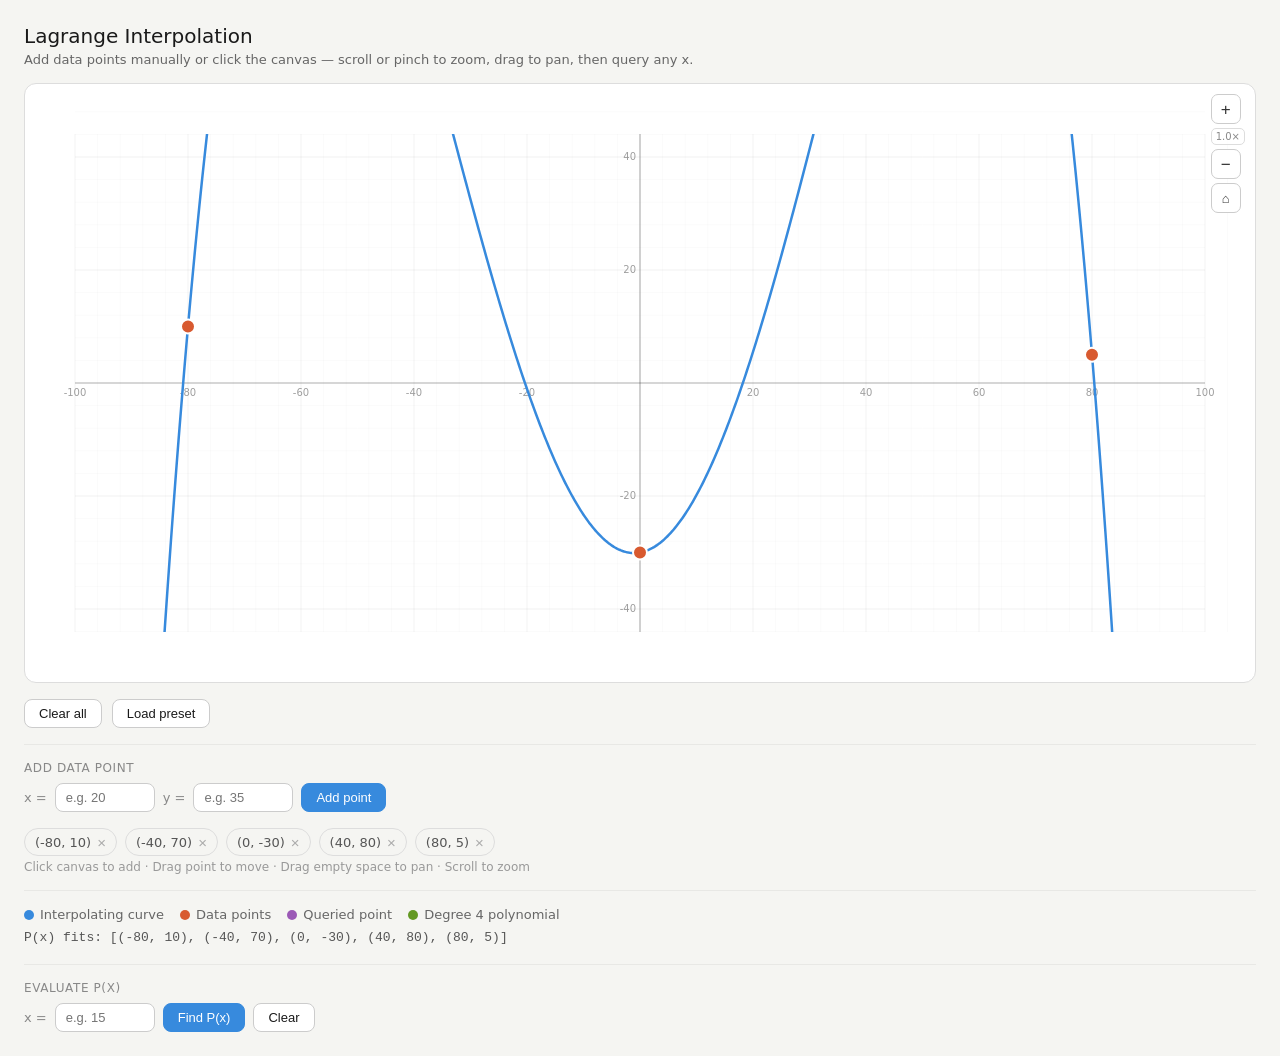
==== lagrange_interpolation.html @ 8b51e950 "Add files via upload" ====
<!DOCTYPE html>
<html lang="en">
<head>
<meta charset="UTF-8">
<meta name="viewport" content="width=device-width, initial-scale=1.0">
<title>Lagrange Interpolation Visualizer</title>
<style>
  *, *::before, *::after { box-sizing: border-box; margin: 0; padding: 0; }
  body { font-family: system-ui, sans-serif; background: #f5f5f2; color: #1a1a1a; padding: 24px; min-height: 100vh; }
  h1 { font-size: 20px; font-weight: 500; margin-bottom: 4px; }
  .subtitle { font-size: 13px; color: #666; margin-bottom: 16px; }

  #canvas-wrap { position: relative; width: 100%; height: 600px; border: 0.5px solid #ddd; border-radius: 12px; overflow: hidden; background: #fff; }
  #curve-canvas, #overlay { position: absolute; inset: 0; width: 100%; height: 100%; }
  #overlay { cursor: crosshair; }

  /* zoom controls */
  .zoom-bar { position: absolute; top: 10px; right: 10px; display: flex; flex-direction: column; gap: 4px; z-index: 10; }
  .zoom-btn { width: 30px; height: 30px; background: rgba(255,255,255,0.92); border: 0.5px solid #ccc; border-radius: 7px; font-size: 17px; line-height: 1; cursor: pointer; display: flex; align-items: center; justify-content: center; color: #333; }
  .zoom-btn:hover { background: #f0f0ef; }
  .zoom-label { font-size: 10px; text-align: center; color: #888; background: rgba(255,255,255,0.88); border: 0.5px solid #ddd; border-radius: 5px; padding: 2px 4px; user-select: none; }

  .section { margin-top: 16px; }
  .section-label { font-size: 12px; font-weight: 500; color: #888; text-transform: uppercase; letter-spacing: 0.05em; margin-bottom: 8px; }

  .controls { display: flex; flex-wrap: wrap; align-items: center; gap: 10px; }
  button { background: #fff; border: 0.5px solid #ccc; border-radius: 8px; padding: 6px 14px; font-size: 13px; cursor: pointer; color: #1a1a1a; }
  button:hover { background: #f0f0f0; }
  button.primary { background: #378add; border-color: #378add; color: #fff; }
  button.primary:hover { background: #2a6fb5; }

  .add-row { display: flex; flex-wrap: wrap; gap: 8px; align-items: center; }
  .add-row input[type=number] { width: 100px; padding: 6px 10px; border: 0.5px solid #ccc; border-radius: 8px; font-size: 13px; background: #fff; color: #1a1a1a; }
  .add-row input[type=number]:focus { outline: none; border-color: #378add; }
  .add-row span { font-size: 13px; color: #888; }

  .pts-list { display: flex; flex-wrap: wrap; gap: 8px; min-height: 28px; }
  .pt-chip { display: flex; align-items: center; gap: 6px; padding: 4px 10px; background: #f5f5f2; border: 0.5px solid #ddd; border-radius: 99px; font-size: 13px; color: #555; }
  .pt-chip button { background: none; border: none; cursor: pointer; color: #aaa; padding: 0; font-size: 15px; line-height: 1; }
  .pt-chip button:hover { color: #e24b4a; }

  .info-bar { display: flex; flex-wrap: wrap; gap: 16px; font-size: 13px; color: #666; }
  .badge { display: inline-flex; align-items: center; gap: 6px; }
  .dot { width: 10px; height: 10px; border-radius: 50%; flex-shrink: 0; }

  #result-box { display: none; background: #fff; border: 0.5px solid #ddd; border-radius: 10px; padding: 14px 18px; }
  #result-box .res-label { font-size: 12px; color: #888; margin-bottom: 4px; }
  #result-box .res-value { font-size: 22px; font-weight: 500; color: #378add; font-family: monospace; }
  #result-box .res-sub { font-size: 13px; color: #888; margin-top: 4px; }
  #result-error { font-size: 13px; color: #e24b4a; display: none; margin-top: 6px; }

  #warning { color: #ba7517; font-size: 13px; display: none; }
  .hint { font-size: 12px; color: #999; margin-top: 4px; }
  #poly-display { font-size: 13px; color: #555; font-family: monospace; min-height: 18px; word-break: break-word; }
  .err-msg { font-size: 13px; color: #e24b4a; margin-top: 6px; display: none; }
  .divider { border: none; border-top: 0.5px solid #e8e8e5; margin: 16px 0; }

  @media (prefers-color-scheme: dark) {
    body { background: #1a1a1a; color: #e8e8e8; }
    #canvas-wrap { border-color: #333; background: #1e1e1e; }
    .zoom-btn { background: rgba(40,40,40,0.92); border-color: #555; color: #ddd; }
    .zoom-btn:hover { background: #333; }
    .zoom-label { background: rgba(40,40,40,0.88); border-color: #555; color: #888; }
    button { background: #2a2a2a; border-color: #444; color: #e8e8e8; }
    button:hover { background: #333; }
    button.primary { background: #378add; border-color: #378add; color: #fff; }
    button.primary:hover { background: #2a6fb5; }
    .pt-chip { background: #2a2a2a; border-color: #444; color: #aaa; }
    .pt-chip button { color: #555; }
    .info-bar { color: #aaa; }
    #poly-display { color: #aaa; }
    .subtitle, .section-label, .add-row span { color: #777; }
    .hint { color: #555; }
    .add-row input[type=number] { background: #2a2a2a; border-color: #444; color: #e8e8e8; }
    #result-box { background: #2a2a2a; border-color: #444; }
    #result-box .res-label, #result-box .res-sub { color: #777; }
    .divider { border-color: #2e2e2e; }
  }
</style>
</head>
<body>

<h1>Lagrange Interpolation</h1>
<p class="subtitle">Add data points manually or click the canvas — scroll or pinch to zoom, drag to pan, then query any x.</p>

<div id="canvas-wrap">
  <canvas id="curve-canvas"></canvas>
  <canvas id="overlay"></canvas>
  <div class="zoom-bar">
    <button class="zoom-btn" onclick="zoomStep(1.4)" title="Zoom in">+</button>
    <div class="zoom-label" id="zoom-label">1×</div>
    <button class="zoom-btn" onclick="zoomStep(1/1.4)" title="Zoom out">−</button>
    <button class="zoom-btn" onclick="resetView()" title="Reset view" style="font-size:13px;">⌂</button>
  </div>
</div>

<div class="section">
  <div class="controls">
    <button onclick="clearPoints()">Clear all</button>
    <button onclick="loadPreset()">Load preset</button>
  </div>
</div>

<hr class="divider">

<div class="section">
  <div class="section-label">Add data point</div>
  <div class="add-row">
    <span>x =</span>
    <input type="number" id="in-x" step="any" placeholder="e.g. 20">
    <span>y =</span>
    <input type="number" id="in-y" step="any" placeholder="e.g. 35">
    <button class="primary" onclick="addManual()">Add point</button>
  </div>
  <div id="add-error" class="err-msg"></div>
</div>

<div class="section">
  <div class="pts-list" id="pts-list"></div>
  <p class="hint">Click canvas to add · Drag point to move · Drag empty space to pan · Scroll to zoom</p>
</div>

<hr class="divider">

<div class="info-bar">
  <span class="badge"><span class="dot" style="background:#378add"></span>Interpolating curve</span>
  <span class="badge"><span class="dot" style="background:#d85a30"></span>Data points</span>
  <span class="badge"><span class="dot" style="background:#9b59b6"></span>Queried point</span>
  <span class="badge" id="degree-badge" style="display:none"><span class="dot" style="background:#639922"></span><span id="degree-text"></span></span>
</div>
<div id="warning" style="margin-top:8px;">⚠ High-degree polynomial — edge oscillations may appear.</div>
<div id="poly-display" style="margin-top:8px;"></div>

<hr class="divider">

<div class="section">
  <div class="section-label">Evaluate P(x)</div>
  <div class="add-row">
    <span>x =</span>
    <input type="number" id="query-x" step="any" placeholder="e.g. 15">
    <button class="primary" onclick="evaluateQuery()">Find P(x)</button>
    <button onclick="clearQuery()">Clear</button>
  </div>
  <div id="result-error"></div>
  <div id="result-box" style="margin-top:12px;">
    <div class="res-label">Result</div>
    <div class="res-value" id="res-value"></div>
    <div class="res-sub" id="res-sub"></div>
  </div>
</div>

<script>
const wrap = document.getElementById('canvas-wrap');
const cCanvas = document.getElementById('curve-canvas');
const oCanvas = document.getElementById('overlay');
const cc = cCanvas.getContext('2d');
const oc = oCanvas.getContext('2d');
const MARGIN = 50;

// ── viewport state ─────────────────────────────────────────────────────────────
// camera: world coords visible. cx,cy = center of view, scale = pixels per world unit
let cam = { cx: 0, cy: 0, scale: null }; // scale set on first resize

function defaultScale() {
  return (cCanvas.width - 2 * MARGIN) / 200; // 200 world units across
}

function resetView() {
  cam.cx = 0; cam.cy = 0;
  cam.scale = defaultScale();
  draw();
}

// world → canvas
function toCanvas(wx, wy) {
  const w = cCanvas.width, h = cCanvas.height;
  return [
    w / 2 + (wx - cam.cx) * cam.scale,
    h / 2 - (wy - cam.cy) * cam.scale
  ];
}
// canvas → world
function fromCanvas(cx, cy) {
  const w = cCanvas.width, h = cCanvas.height;
  return [
    cam.cx + (cx - w / 2) / cam.scale,
    cam.cy - (cy - h / 2) / cam.scale
  ];
}

// ── Lagrange ───────────────────────────────────────────────────────────────────
function lagrange(pts, x) {
  const n = pts.length;
  if (n === 0) return NaN;
  if (n === 1) return pts[0][1];
  let result = 0;
  for (let i = 0; i < n; i++) {
    let term = pts[i][1];
    for (let j = 0; j < n; j++) {
      if (i !== j) {
        const d = pts[i][0] - pts[j][0];
        if (Math.abs(d) < 1e-10) return NaN;
        term *= (x - pts[j][0]) / d;
      }
    }
    result += term;
  }
  return result;
}

let points = [];
let queryPoint = null;
function sortedPts() { return [...points].sort((a, b) => a[0] - b[0]); }
function uniqueOk(pts) { return new Set(pts.map(p => p[0].toFixed(6))).size === pts.length; }
function isDark() { return matchMedia('(prefers-color-scheme: dark)').matches; }

// ── smart grid ─────────────────────────────────────────────────────────────────
function niceStep(rawStep) {
  const mag = Math.pow(10, Math.floor(Math.log10(rawStep)));
  const norm = rawStep / mag;
  if (norm < 1.5) return mag;
  if (norm < 3.5) return 2 * mag;
  if (norm < 7.5) return 5 * mag;
  return 10 * mag;
}

function drawGrid() {
  const w = cCanvas.width, h = cCanvas.height, dark = isDark();
  const [wxMin] = fromCanvas(MARGIN, 0), [wxMax] = fromCanvas(w - MARGIN, 0);
  const [, wyMin] = fromCanvas(0, h - MARGIN), [, wyMax] = fromCanvas(0, MARGIN);

  // pick step so we get ~8 lines across
  const rawStep = (wxMax - wxMin) / 8;
  const step = niceStep(rawStep);
  const minorStep = step / 5;

  cc.save();

  // minor lines
  cc.strokeStyle = dark ? 'rgba(255,255,255,0.04)' : 'rgba(0,0,0,0.04)';
  cc.lineWidth = 0.5;
  const mStart = Math.ceil(wxMin / minorStep) * minorStep;
  for (let v = mStart; v <= wxMax + minorStep; v += minorStep) {
    const [gx] = toCanvas(v, 0);
    cc.beginPath(); cc.moveTo(gx, MARGIN); cc.lineTo(gx, h - MARGIN); cc.stroke();
  }
  const myStart = Math.ceil(wyMin / minorStep) * minorStep;
  for (let v = myStart; v <= wyMax + minorStep; v += minorStep) {
    const [, gy] = toCanvas(0, v);
    cc.beginPath(); cc.moveTo(MARGIN, gy); cc.lineTo(w - MARGIN, gy); cc.stroke();
  }

  // major lines + labels
  cc.strokeStyle = dark ? 'rgba(255,255,255,0.1)' : 'rgba(0,0,0,0.09)';
  cc.lineWidth = 0.5;
  cc.fillStyle = dark ? 'rgba(255,255,255,0.38)' : 'rgba(0,0,0,0.38)';
  cc.font = '10px system-ui, sans-serif';

  const [ax] = toCanvas(0, 0), [, ay] = toCanvas(0, 0);
  const axClamp = Math.max(MARGIN + 2, Math.min(w - MARGIN - 2, ax));
  const ayClamp = Math.max(MARGIN + 2, Math.min(h - MARGIN - 2, ay));

  const xStart = Math.ceil(wxMin / step) * step;
  for (let v = xStart; v <= wxMax + step; v += step) {
    const rv = +v.toPrecision(10);
    const [gx] = toCanvas(rv, 0);
    cc.beginPath(); cc.moveTo(gx, MARGIN); cc.lineTo(gx, h - MARGIN); cc.stroke();
    if (Math.abs(rv) > step * 0.01) {
      cc.textAlign = 'center';
      cc.fillText(fmtNum(rv), gx, ayClamp + 13);
    }
  }

  const yStart = Math.ceil(wyMin / step) * step;
  for (let v = yStart; v <= wyMax + step; v += step) {
    const rv = +v.toPrecision(10);
    const [, gy] = toCanvas(0, rv);
    cc.beginPath(); cc.moveTo(MARGIN, gy); cc.lineTo(w - MARGIN, gy); cc.stroke();
    if (Math.abs(rv) > step * 0.01) {
      cc.textAlign = 'right';
      cc.fillText(fmtNum(rv), axClamp - 4, gy + 3);
    }
  }

  // axes
  cc.strokeStyle = dark ? 'rgba(255,255,255,0.28)' : 'rgba(0,0,0,0.28)';
  cc.lineWidth = 1.2;
  cc.beginPath(); cc.moveTo(ax, MARGIN); cc.lineTo(ax, h - MARGIN); cc.stroke();
  cc.beginPath(); cc.moveTo(MARGIN, ay); cc.lineTo(w - MARGIN, ay); cc.stroke();

  cc.restore();
}

function fmtNum(v) {
  if (Math.abs(v) >= 1e6 || (Math.abs(v) < 0.01 && v !== 0)) return v.toExponential(1);
  const s = +v.toPrecision(6) + '';
  return s;
}

// ── draw ───────────────────────────────────────────────────────────────────────
function draw() {
  if (!cam.scale) return;
  const w = cCanvas.width, h = cCanvas.height;
  cc.clearRect(0, 0, w, h);
  drawGrid();

  const pts = sortedPts();
  const ok = uniqueOk(pts);

  // curve
  if (pts.length >= 2 && ok) {
    cc.save();
    cc.beginPath();
    cc.rect(MARGIN, MARGIN, w - 2*MARGIN, h - 2*MARGIN);
    cc.clip();
    cc.beginPath(); let first = true;
    for (let px = MARGIN; px <= w - MARGIN; px += 1.5) {
      const [xv] = fromCanvas(px, 0);
      const yv = lagrange(pts, xv);
      if (!isFinite(yv)) { first = true; continue; }
      const [, cy] = toCanvas(0, yv);
      if (first) { cc.moveTo(px, cy); first = false; } else cc.lineTo(px, cy);
    }
    cc.strokeStyle = '#378add'; cc.lineWidth = 2.5; cc.stroke();
    cc.restore();
  }

  // query annotation
  if (queryPoint && pts.length >= 2 && ok) {
    const [qcx, qcy] = toCanvas(queryPoint.x, queryPoint.y);
    cc.save();
    cc.setLineDash([5, 4]);
    cc.strokeStyle = '#9b59b6'; cc.lineWidth = 1.5;
    cc.beginPath(); cc.moveTo(qcx, MARGIN); cc.lineTo(qcx, h - MARGIN); cc.stroke();
    cc.beginPath(); cc.moveTo(MARGIN, qcy); cc.lineTo(w - MARGIN, qcy); cc.stroke();
    cc.restore();

    const inView = qcx >= MARGIN && qcx <= w - MARGIN && qcy >= MARGIN && qcy <= h - MARGIN;
    if (inView) {
      cc.beginPath(); cc.arc(qcx, qcy, 8, 0, Math.PI * 2);
      cc.fillStyle = '#9b59b6'; cc.fill();
      cc.strokeStyle = isDark() ? 'rgba(255,255,255,0.5)' : '#fff';
      cc.lineWidth = 2; cc.stroke();
    }

    const label = `P(${fmtNum(+queryPoint.x.toFixed(4))}) = ${fmtNum(+queryPoint.y.toFixed(4))}`;
    cc.font = '500 12px system-ui, sans-serif';
    const tw = cc.measureText(label).width, pad = 8;
    const lx = Math.min(Math.max(qcx - tw/2 - pad, MARGIN + 2), w - MARGIN - tw - pad*2 - 2);
    const ly = Math.max(MARGIN + 4, (inView ? qcy : h/2) - 32);
    cc.fillStyle = isDark() ? '#3a2a4a' : '#f3eaff';
    cc.beginPath(); cc.roundRect(lx, ly, tw + pad*2, 22, 5); cc.fill();
    cc.strokeStyle = '#9b59b6'; cc.lineWidth = 0.5;
    cc.beginPath(); cc.roundRect(lx, ly, tw + pad*2, 22, 5); cc.stroke();
    cc.fillStyle = '#9b59b6'; cc.textAlign = 'left';
    cc.fillText(label, lx + pad, ly + 15);
  }

  // data dots
  oc.clearRect(0, 0, w, h);
  points.forEach(pt => {
    const [cx, cy] = toCanvas(pt[0], pt[1]);
    oc.beginPath(); oc.arc(cx, cy, 7, 0, Math.PI * 2);
    oc.fillStyle = '#d85a30'; oc.fill();
    oc.strokeStyle = isDark() ? 'rgba(255,255,255,0.5)' : '#fff';
    oc.lineWidth = 2; oc.stroke();
  });

  // zoom label
  const zoomX = cam.scale / defaultScale();
  document.getElementById('zoom-label').textContent = zoomX < 10 ? zoomX.toFixed(1) + '×' : Math.round(zoomX) + '×';

  // sidebar
  document.getElementById('warning').style.display = (pts.length > 7 && ok) ? 'block' : 'none';
  const deg = document.getElementById('degree-badge'), dtext = document.getElementById('degree-text');
  if (pts.length >= 2 && ok) { deg.style.display = ''; dtext.textContent = `Degree ${pts.length - 1} polynomial`; }
  else deg.style.display = 'none';
  updateChipList();
  const el = document.getElementById('poly-display');
  if (pts.length < 2 || !ok) { el.textContent = ''; return; }
  if (pts.length > 5) { el.textContent = `P(x) — degree ${pts.length-1} polynomial through ${pts.length} points`; return; }
  el.textContent = `P(x) fits: [${pts.map(p=>`(${fmtNum(p[0])}, ${fmtNum(p[1])})`).join(', ')}]`;
}

function updateChipList() {
  const el = document.getElementById('pts-list');
  el.innerHTML = '';
  points.forEach((pt, i) => {
    const chip = document.createElement('div');
    chip.className = 'pt-chip';
    chip.innerHTML = `(${fmtNum(pt[0])}, ${fmtNum(pt[1])}) <button onclick="removePoint(${i})" title="Remove">×</button>`;
    el.appendChild(chip);
  });
}

// ── zoom helpers ───────────────────────────────────────────────────────────────
const MIN_SCALE = 0.002, MAX_SCALE = 200;

function zoomAt(cx, cy, factor) {
  // keep world point under cursor fixed
  const [wx, wy] = fromCanvas(cx, cy);
  cam.scale = Math.max(MIN_SCALE, Math.min(MAX_SCALE, cam.scale * factor));
  // adjust cam center so wx,wy stays under cursor
  const [nx, ny] = toCanvas(wx, wy);
  cam.cx += (nx - cx) / cam.scale;
  cam.cy -= (ny - cy) / cam.scale;
  draw();
}

function zoomStep(factor) {
  const w = cCanvas.width, h = cCanvas.height;
  zoomAt(w / 2, h / 2, factor);
}

// ── resize ─────────────────────────────────────────────────────────────────────
function resize() {
  const w = wrap.clientWidth, h = wrap.clientHeight;
  [cCanvas, oCanvas].forEach(c => { c.width = w; c.height = h; });
  if (!cam.scale) cam.scale = defaultScale();
  draw();
}

// ── point management ───────────────────────────────────────────────────────────
function addPoint(x, y) {
  x = +x.toFixed(6); y = +y.toFixed(6);
  if (points.some(p => Math.abs(p[0] - x) < 1e-4)) return false;
  points.push([x, y]);
  queryPoint = null; hideResult(); draw();
  return true;
}
function removePoint(i) { points.splice(i, 1); queryPoint = null; hideResult(); draw(); }
function clearPoints() { points = []; queryPoint = null; hideResult(); draw(); }

function addManual() {
  const ex = document.getElementById('add-error');
  ex.style.display = 'none';
  const xv = parseFloat(document.getElementById('in-x').value);
  const yv = parseFloat(document.getElementById('in-y').value);
  if (isNaN(xv) || isNaN(yv)) { ex.textContent = 'Enter valid numbers for both x and y.'; ex.style.display = 'block'; return; }
  if (!addPoint(xv, yv)) { ex.textContent = `A point with x ≈ ${xv} already exists.`; ex.style.display = 'block'; return; }
  document.getElementById('in-x').value = '';
  document.getElementById('in-y').value = '';
  document.getElementById('in-x').focus();
}

function loadPreset() {
  points = [[-80, 10], [-40, 70], [0, -30], [40, 80], [80, 5]];
  queryPoint = null; hideResult(); resetView();
}

function evaluateQuery() {
  const errEl = document.getElementById('result-error');
  const resBox = document.getElementById('result-box');
  errEl.style.display = 'none'; resBox.style.display = 'none';
  const pts = sortedPts();
  if (pts.length < 2) { errEl.textContent = 'Add at least 2 data points first.'; errEl.style.display = 'block'; return; }
  if (!uniqueOk(pts)) { errEl.textContent = 'Duplicate x values exist.'; errEl.style.display = 'block'; return; }
  const xv = parseFloat(document.getElementById('query-x').value);
  if (isNaN(xv)) { errEl.textContent = 'Enter a numeric x value.'; errEl.style.display = 'block'; return; }
  const yv = lagrange(pts, xv);
  if (!isFinite(yv)) { errEl.textContent = 'Could not compute result.'; errEl.style.display = 'block'; return; }
  queryPoint = { x: xv, y: yv };
  document.getElementById('res-value').textContent = `P(${xv}) = ${yv.toFixed(6)}`;
  document.getElementById('res-sub').textContent = `Interpolated from ${pts.length} points · degree ${pts.length-1} polynomial`;
  resBox.style.display = 'block';
  draw();
}

function clearQuery() { queryPoint = null; document.getElementById('query-x').value = ''; hideResult(); draw(); }
function hideResult() { document.getElementById('result-box').style.display = 'none'; document.getElementById('result-error').style.display = 'none'; }

// ── canvas interaction ─────────────────────────────────────────────────────────
let dragging = null;   // index of dragged point
let panning = false;
let panStart = null;   // {cx, cy, camCx, camCy}

function hitTest(cx, cy) {
  for (let i = 0; i < points.length; i++) {
    const [px, py] = toCanvas(points[i][0], points[i][1]);
    if (Math.hypot(cx - px, cy - py) < 12) return i;
  }
  return null;
}

oCanvas.addEventListener('mousedown', e => {
  const r = oCanvas.getBoundingClientRect();
  const cx = e.clientX - r.left, cy = e.clientY - r.top;
  const hit = hitTest(cx, cy);
  if (hit !== null) { dragging = hit; oCanvas.style.cursor = 'grabbing'; return; }
  // start pan
  panning = true;
  panStart = { cx, cy, camCx: cam.cx, camCy: cam.cy };
  oCanvas.style.cursor = 'grab';
});

oCanvas.addEventListener('mousemove', e => {
  const r = oCanvas.getBoundingClientRect();
  const cx = e.clientX - r.left, cy = e.clientY - r.top;
  if (dragging !== null) {
    const [wx, wy] = fromCanvas(cx, cy);
    points[dragging] = [+wx.toFixed(6), +wy.toFixed(6)];
    queryPoint = null; hideResult(); draw(); return;
  }
  if (panning && panStart) {
    const dx = (cx - panStart.cx) / cam.scale;
    const dy = (cy - panStart.cy) / cam.scale;
    cam.cx = panStart.camCx - dx;
    cam.cy = panStart.camCy + dy;
    draw(); return;
  }
  oCanvas.style.cursor = hitTest(cx, cy) !== null ? 'grab' : 'crosshair';
});

oCanvas.addEventListener('mouseup', e => {
  const r = oCanvas.getBoundingClientRect();
  const cx = e.clientX - r.left, cy = e.clientY - r.top;
  if (!panning && dragging === null) return;
  if (panning && panStart && Math.hypot(cx - panStart.cx, cy - panStart.cy) < 4) {
    // tiny movement = click → add point
    const [wx, wy] = fromCanvas(cx, cy);
    const ex = document.getElementById('add-error');
    if (!addPoint(wx, wy)) { ex.textContent = 'A point with that x already exists nearby.'; ex.style.display = 'block'; setTimeout(() => ex.style.display = 'none', 2500); }
  }
  dragging = null; panning = false; panStart = null;
  oCanvas.style.cursor = 'crosshair';
});

oCanvas.addEventListener('mouseleave', () => { dragging = null; panning = false; panStart = null; oCanvas.style.cursor = 'crosshair'; });

// scroll to zoom
oCanvas.addEventListener('wheel', e => {
  e.preventDefault();
  const r = oCanvas.getBoundingClientRect();
  const cx = e.clientX - r.left, cy = e.clientY - r.top;
  const factor = e.deltaY < 0 ? 1.15 : 1 / 1.15;
  zoomAt(cx, cy, factor);
}, { passive: false });

// pinch to zoom
let lastPinchDist = null;
oCanvas.addEventListener('touchstart', e => {
  if (e.touches.length === 2) { lastPinchDist = Math.hypot(e.touches[0].clientX - e.touches[1].clientX, e.touches[0].clientY - e.touches[1].clientY); return; }
  e.preventDefault();
  const r = oCanvas.getBoundingClientRect(), t = e.touches[0];
  const cx = t.clientX - r.left, cy = t.clientY - r.top;
  const hit = hitTest(cx, cy);
  if (hit !== null) { dragging = hit; return; }
  panning = true; panStart = { cx, cy, camCx: cam.cx, camCy: cam.cy };
}, { passive: false });

oCanvas.addEventListener('touchmove', e => {
  e.preventDefault();
  if (e.touches.length === 2 && lastPinchDist !== null) {
    const dist = Math.hypot(e.touches[0].clientX - e.touches[1].clientX, e.touches[0].clientY - e.touches[1].clientY);
    const r = oCanvas.getBoundingClientRect();
    const midX = ((e.touches[0].clientX + e.touches[1].clientX) / 2) - r.left;
    const midY = ((e.touches[0].clientY + e.touches[1].clientY) / 2) - r.top;
    zoomAt(midX, midY, dist / lastPinchDist);
    lastPinchDist = dist; return;
  }
  const r = oCanvas.getBoundingClientRect(), t = e.touches[0];
  const cx = t.clientX - r.left, cy = t.clientY - r.top;
  if (dragging !== null) {
    const [wx, wy] = fromCanvas(cx, cy);
    points[dragging] = [+wx.toFixed(6), +wy.toFixed(6)];
    queryPoint = null; hideResult(); draw(); return;
  }
  if (panning && panStart) {
    cam.cx = panStart.camCx - (cx - panStart.cx) / cam.scale;
    cam.cy = panStart.camCy + (cy - panStart.cy) / cam.scale;
    draw();
  }
}, { passive: false });

oCanvas.addEventListener('touchend', e => {
  if (e.touches.length < 2) lastPinchDist = null;
  if (e.touches.length === 0) {
    if (panning && panStart) {
      const r = oCanvas.getBoundingClientRect();
      const t = e.changedTouches[0];
      const cx = t.clientX - r.left, cy = t.clientY - r.top;
      if (Math.hypot(cx - panStart.cx, cy - panStart.cy) < 6) {
        const [wx, wy] = fromCanvas(cx, cy);
        addPoint(wx, wy);
      }
    }
    dragging = null; panning = false; panStart = null;
  }
});

// keyboard shortcuts
document.getElementById('in-x').addEventListener('keydown', e => { if (e.key === 'Enter') document.getElementById('in-y').focus(); });
document.getElementById('in-y').addEventListener('keydown', e => { if (e.key === 'Enter') addManual(); });
document.getElementById('query-x').addEventListener('keydown', e => { if (e.key === 'Enter') evaluateQuery(); });

const ro = new ResizeObserver(resize);
ro.observe(wrap);
resize();
loadPreset();
</script>
</body>
</html>
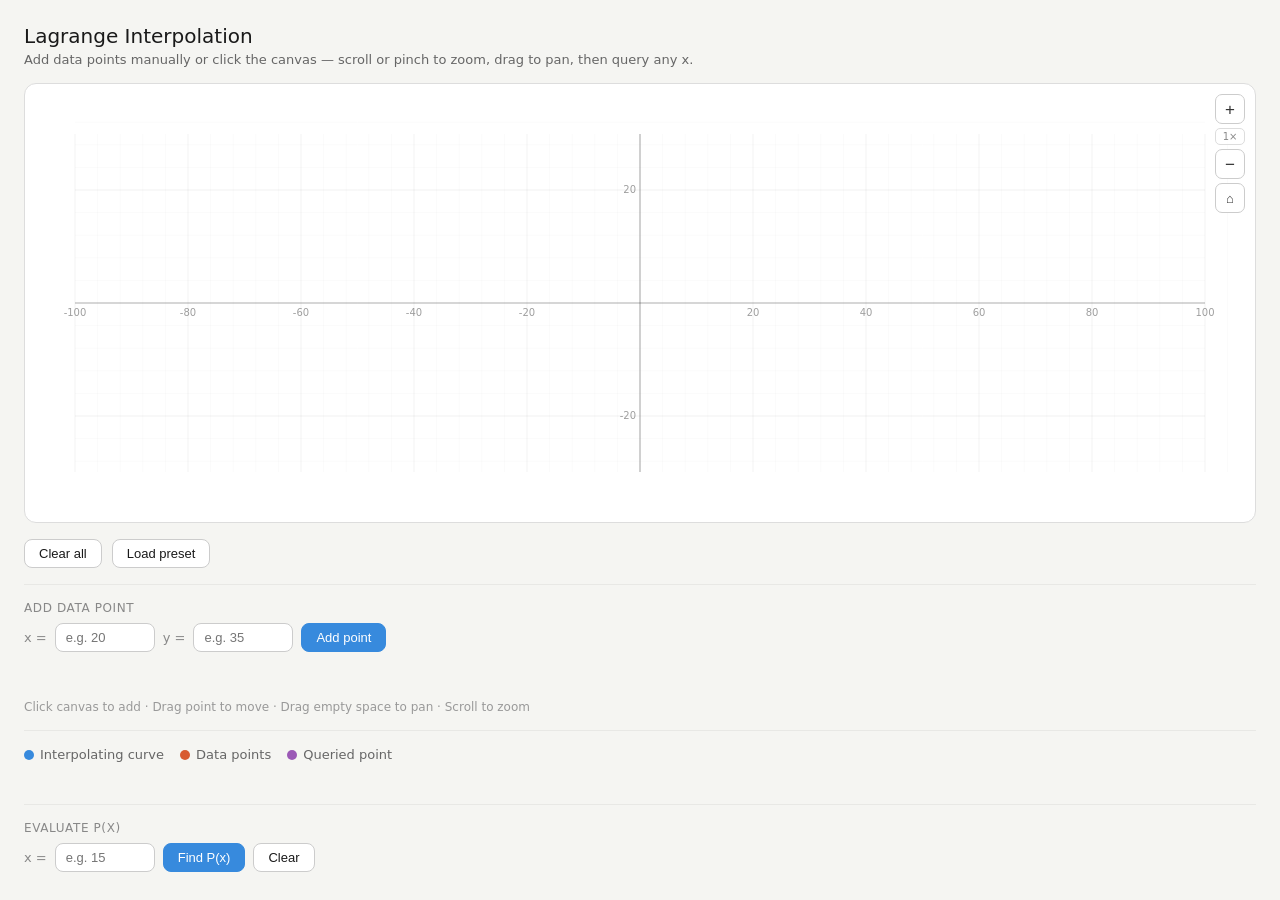
==== commit 4c94b51e: "Update lagrange_interpolation.html" ====
--- a/lagrange_interpolation.html
+++ b/lagrange_interpolation.html
@@ -10,7 +10,7 @@
   h1 { font-size: 20px; font-weight: 500; margin-bottom: 4px; }
   .subtitle { font-size: 13px; color: #666; margin-bottom: 16px; }
 
-  #canvas-wrap { position: relative; width: 100%; height: 600px; border: 0.5px solid #ddd; border-radius: 12px; overflow: hidden; background: #fff; }
+  #canvas-wrap { position: relative; width: 100%; height: 440px; border: 0.5px solid #ddd; border-radius: 12px; overflow: hidden; background: #fff; }
   #curve-canvas, #overlay { position: absolute; inset: 0; width: 100%; height: 100%; }
   #overlay { cursor: crosshair; }
 
@@ -54,6 +54,11 @@
   #poly-display { font-size: 13px; color: #555; font-family: monospace; min-height: 18px; word-break: break-word; }
   .err-msg { font-size: 13px; color: #e24b4a; margin-top: 6px; display: none; }
   .divider { border: none; border-top: 0.5px solid #e8e8e5; margin: 16px 0; }
+
+  #formula-box { display: none; background: #fff; border: 0.5px solid #ddd; border-radius: 10px; padding: 14px 18px; margin-top: 12px; }
+  #formula-box .formula-label { font-size: 12px; font-weight: 500; color: #888; text-transform: uppercase; letter-spacing: 0.05em; margin-bottom: 10px; }
+  #formula-standard { font-size: 14px; font-family: monospace; color: #1a1a1a; word-break: break-word; line-height: 1.7; }
+  #formula-lagrange { font-size: 12px; font-family: monospace; color: #666; word-break: break-word; line-height: 1.8; margin-top: 10px; padding-top: 10px; border-top: 0.5px solid #eee; }
 
   @media (prefers-color-scheme: dark) {
     body { background: #1a1a1a; color: #e8e8e8; }
@@ -75,6 +80,9 @@
     #result-box { background: #2a2a2a; border-color: #444; }
     #result-box .res-label, #result-box .res-sub { color: #777; }
     .divider { border-color: #2e2e2e; }
+    #formula-box { background: #2a2a2a; border-color: #444; }
+    #formula-standard { color: #e8e8e8; }
+    #formula-lagrange { color: #888; border-top-color: #3a3a3a; }
   }
 </style>
 </head>
@@ -130,6 +138,12 @@
 </div>
 <div id="warning" style="margin-top:8px;">⚠ High-degree polynomial — edge oscillations may appear.</div>
 <div id="poly-display" style="margin-top:8px;"></div>
+
+<div id="formula-box">
+  <div class="formula-label">Polynomial Formula</div>
+  <div id="formula-standard"></div>
+  <div id="formula-lagrange"></div>
+</div>
 
 <hr class="divider">
 
@@ -208,8 +222,113 @@
   return result;
 }
 
-let points = [];
-let queryPoint = null;
+// ── polynomial expansion ───────────────────────────────────────────────────────
+// Returns coefficients [a0, a1, a2, ...] of the expanded polynomial P(x) = a0 + a1*x + a2*x^2 + ...
+function expandPolynomial(pts) {
+  const n = pts.length;
+  // result[i] = coefficient of x^i
+  const result = new Array(n).fill(0);
+
+  for (let i = 0; i < n; i++) {
+    // compute basis polynomial L_i as coefficients
+    // start with [1], multiply by (x - x_j)/(x_i - x_j) for j != i
+    let basis = [1];
+    for (let j = 0; j < n; j++) {
+      if (j === i) continue;
+      const d = pts[i][0] - pts[j][0];
+      // multiply basis by (x - pts[j][0]) / d
+      const next = new Array(basis.length + 1).fill(0);
+      for (let k = 0; k < basis.length; k++) {
+        next[k + 1] += basis[k] / d;         // x term
+        next[k]     -= basis[k] * pts[j][0] / d; // constant term
+      }
+      basis = next;
+    }
+    // multiply basis by y_i and add to result
+    for (let k = 0; k < basis.length; k++) {
+      result[k] += pts[i][1] * basis[k];
+    }
+  }
+  return result;
+}
+
+function fmtCoeff(v, decimals = 4) {
+  // round to avoid floating point noise
+  const r = +v.toFixed(decimals);
+  if (Math.abs(r) >= 1e6 || (Math.abs(r) < 1e-4 && r !== 0)) return r.toExponential(2);
+  return r.toString();
+}
+
+function buildStandardFormula(coeffs) {
+  // coeffs[i] = coeff of x^i
+  const n = coeffs.length;
+  let terms = [];
+  for (let i = n - 1; i >= 0; i--) {
+    const c = +coeffs[i].toFixed(6);
+    if (Math.abs(c) < 1e-9) continue;
+    const absC = Math.abs(c);
+    const sign = c < 0 ? '−' : '+';
+    let term = '';
+    if (i === 0) {
+      term = fmtCoeff(absC);
+    } else if (i === 1) {
+      term = (absC === 1 ? '' : fmtCoeff(absC)) + 'x';
+    } else {
+      term = (absC === 1 ? '' : fmtCoeff(absC)) + 'x' + toSuperscript(i);
+    }
+    terms.push({ sign, term });
+  }
+  if (terms.length === 0) return 'P(x) = 0';
+  let formula = 'P(x) = ';
+  terms.forEach((t, idx) => {
+    if (idx === 0) {
+      formula += (t.sign === '−' ? '−' : '') + t.term;
+    } else {
+      formula += ' ' + t.sign + ' ' + t.term;
+    }
+  });
+  return formula;
+}
+
+function toSuperscript(n) {
+  const map = { '0':'⁰','1':'¹','2':'²','3':'³','4':'⁴','5':'⁵','6':'⁶','7':'⁷','8':'⁸','9':'⁹' };
+  return ('' + n).split('').map(c => map[c] || c).join('');
+}
+
+function buildLagrangeFormula(pts) {
+  if (pts.length > 6) return ''; // too long to display meaningfully
+  let terms = [];
+  for (let i = 0; i < pts.length; i++) {
+    const yi = fmtCoeff(pts[i][1], 3);
+    let factors = [];
+    for (let j = 0; j < pts.length; j++) {
+      if (j === i) continue;
+      const xj = fmtCoeff(pts[j][0], 3);
+      const denom = fmtCoeff(pts[i][0] - pts[j][0], 3);
+      factors.push(`(x${pts[j][0] < 0 ? '+' + fmtCoeff(-pts[j][0],3) : '−' + xj})/${denom}`);
+    }
+    terms.push(`${yi} · ${factors.join(' · ')}`);
+  }
+  return 'Lagrange form:\nP(x) = ' + terms.join('\n     + ');
+}
+
+function updateFormulaDisplay(pts, ok) {
+  const box = document.getElementById('formula-box');
+  const stdEl = document.getElementById('formula-standard');
+  const lagEl = document.getElementById('formula-lagrange');
+  if (pts.length < 1 || !ok) { box.style.display = 'none'; return; }
+  if (pts.length === 1) {
+    box.style.display = 'block';
+    stdEl.textContent = `P(x) = ${fmtCoeff(pts[0][1])}`;
+    lagEl.textContent = '';
+    return;
+  }
+  const coeffs = expandPolynomial(pts);
+  box.style.display = 'block';
+  stdEl.textContent = buildStandardFormula(coeffs);
+  lagEl.textContent = buildLagrangeFormula(pts);
+  lagEl.style.display = pts.length <= 6 ? 'block' : 'none';
+}
 function sortedPts() { return [...points].sort((a, b) => a[0] - b[0]); }
 function uniqueOk(pts) { return new Set(pts.map(p => p[0].toFixed(6))).size === pts.length; }
 function isDark() { return matchMedia('(prefers-color-scheme: dark)').matches; }
@@ -376,6 +495,7 @@
   if (pts.length >= 2 && ok) { deg.style.display = ''; dtext.textContent = `Degree ${pts.length - 1} polynomial`; }
   else deg.style.display = 'none';
   updateChipList();
+  updateFormulaDisplay(pts, ok);
   const el = document.getElementById('poly-display');
   if (pts.length < 2 || !ok) { el.textContent = ''; return; }
   if (pts.length > 5) { el.textContent = `P(x) — degree ${pts.length-1} polynomial through ${pts.length} points`; return; }
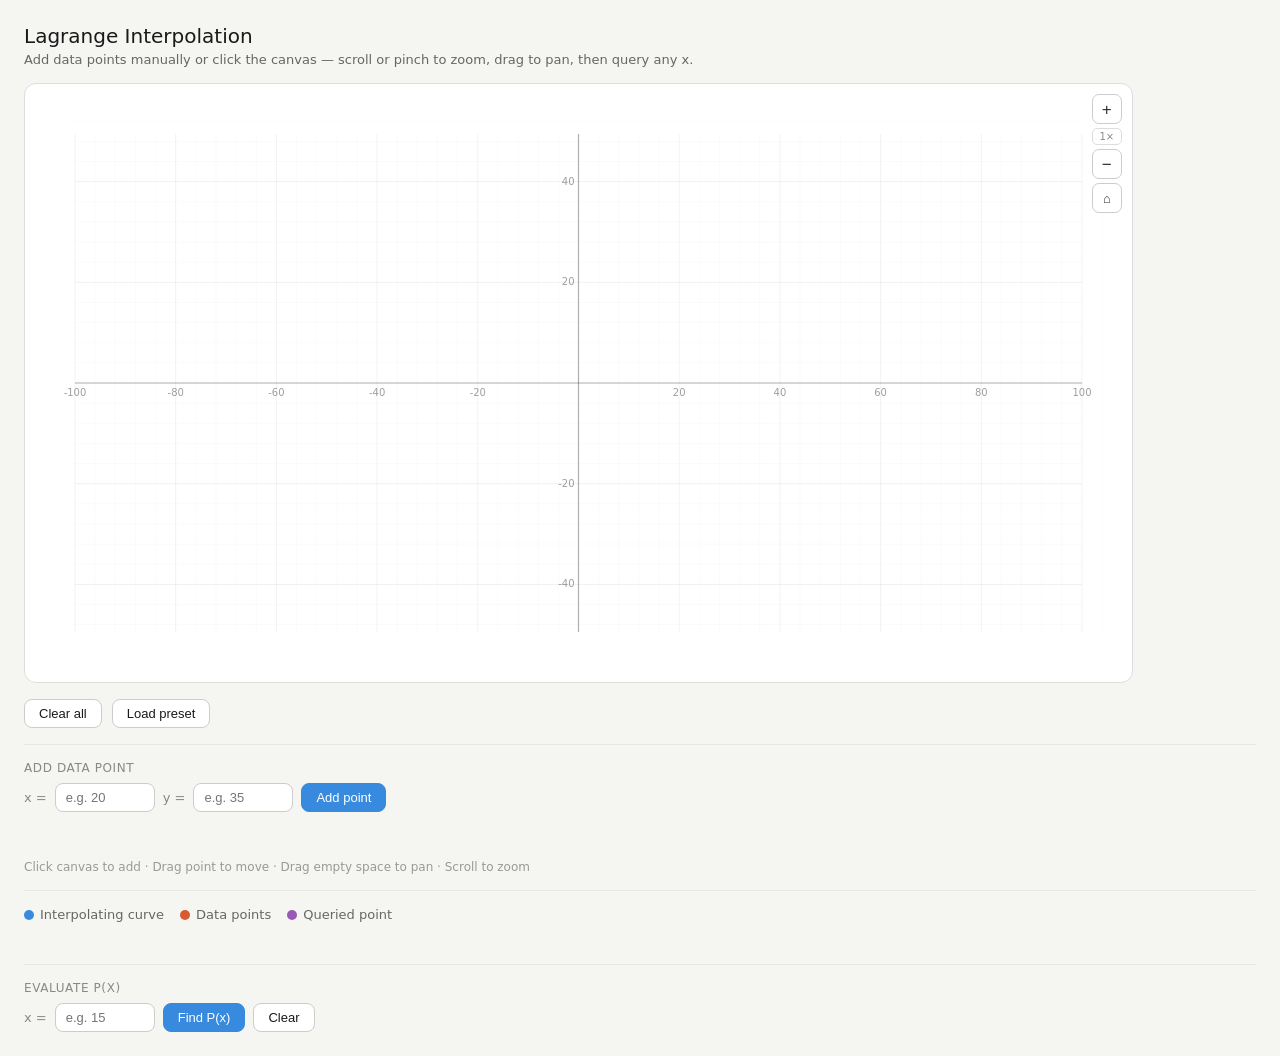
==== commit 04a6c0b1: "Update lagrange_interpolation.html" ====
--- a/lagrange_interpolation.html
+++ b/lagrange_interpolation.html
@@ -10,7 +10,7 @@
   h1 { font-size: 20px; font-weight: 500; margin-bottom: 4px; }
   .subtitle { font-size: 13px; color: #666; margin-bottom: 16px; }
 
-  #canvas-wrap { position: relative; width: 100%; height: 440px; border: 0.5px solid #ddd; border-radius: 12px; overflow: hidden; background: #fff; }
+  #canvas-wrap { position: relative; width: 90%; height: 600px; border: 0.5px solid #ddd; border-radius: 12px; overflow: hidden; background: #fff; }
   #curve-canvas, #overlay { position: absolute; inset: 0; width: 100%; height: 100%; }
   #overlay { cursor: crosshair; }
 
